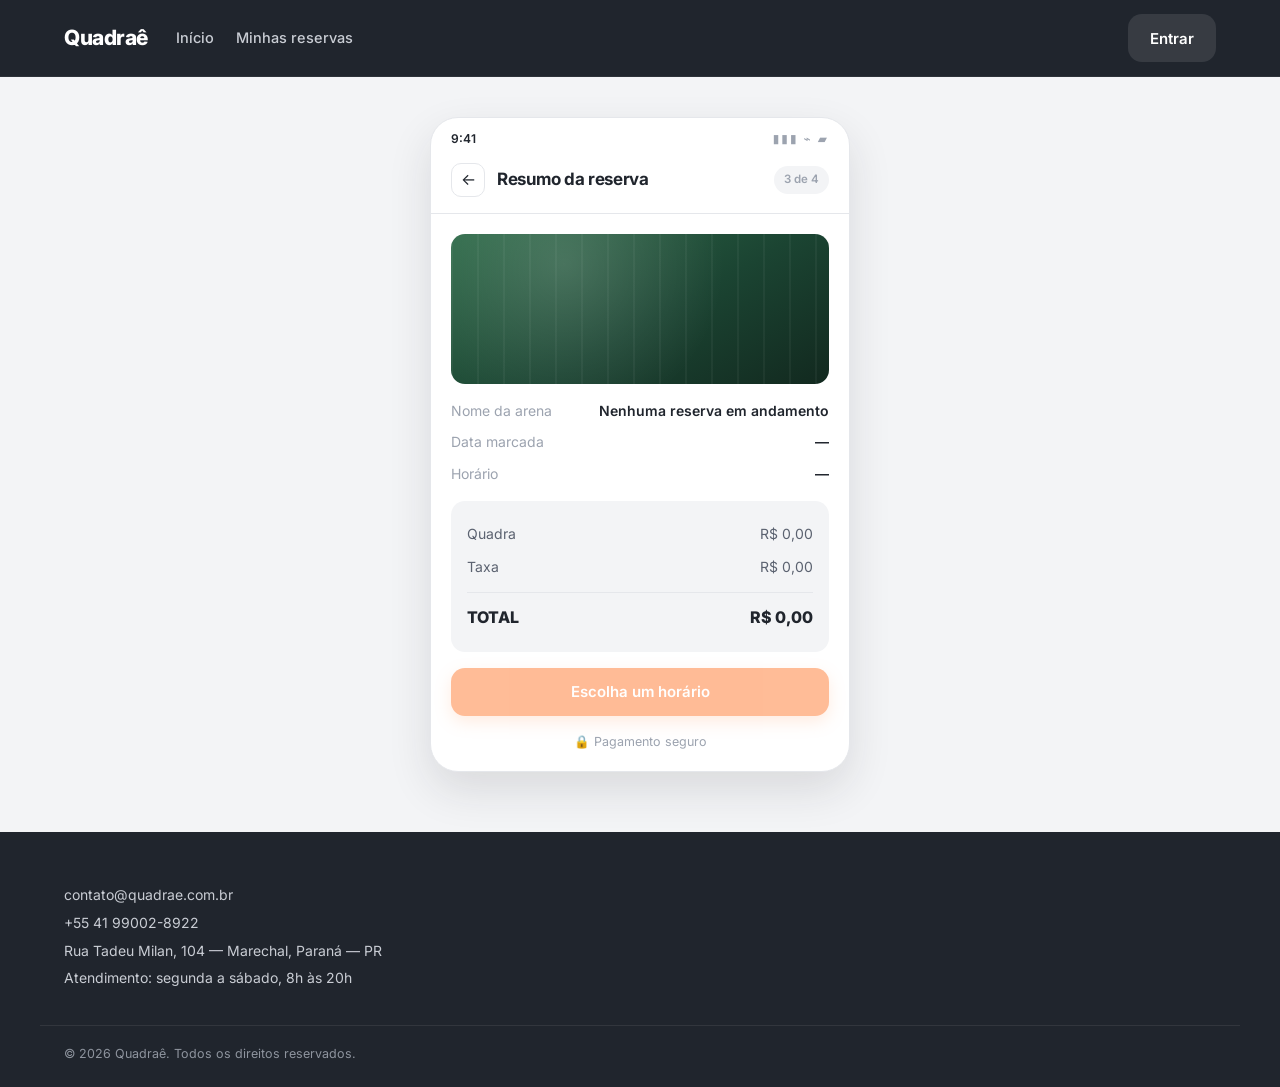
==== index2.html @ d602b216 "Projeto Quadraê" ====
<!DOCTYPE html>
<html lang="pt-BR">
<head>
<meta charset="UTF-8">
<meta name="viewport" content="width=device-width, initial-scale=1">
<title>Quadraê — Resumo da reserva</title>
<link rel="preconnect" href="https://fonts.googleapis.com">
<link rel="preconnect" href="https://fonts.gstatic.com" crossorigin>
<link href="https://fonts.googleapis.com/css2?family=Inter:wght@400;500;600;700;800&display=swap" rel="stylesheet">
<link rel="stylesheet" href="css/style.css">
</head>
<body data-page="resumo">

<header class="site-header">
  <div class="container header-inner">
    <a href="index.html" class="logo">
      <span class="logo-text">Quadraê</span>
    </a>
    <nav class="main-nav" id="mainNav">
      <a href="index.html">Início</a>
      <a href="reservas.html">Minhas reservas</a>
    </nav>
    <div class="header-actions" id="headerActions"></div>
  </div>
</header>

<main class="screen-mobile">
  <div class="phone">
    <div class="phone-status">
      <span>9:41</span>
      <span class="phone-status-icons">▮▮▮ ⌁ ▰</span>
    </div>

    <div class="phone-header">
      <a href="index1.html" class="icon-btn" aria-label="Voltar">←</a>
      <h1>Resumo da reserva</h1>
      <span class="step-pill">3 de 4</span>
    </div>

    <div class="phone-body">
      <div class="photo photo-resumo" role="img" aria-label="Foto da arena"></div>

      <div class="resumo-info">
        <div class="resumo-row">
          <span class="muted">Nome da arena</span>
          <strong id="resumoArena">—</strong>
        </div>
        <div class="resumo-row">
          <span class="muted">Data marcada</span>
          <strong id="resumoData">—</strong>
        </div>
        <div class="resumo-row">
          <span class="muted">Horário</span>
          <strong id="resumoHora">—</strong>
        </div>
      </div>

      <div class="price-table">
        <div class="price-row">
          <span>Quadra</span>
          <span id="resumoPreco">R$ 0,00</span>
        </div>
        <div class="price-row">
          <span>Taxa</span>
          <span>R$ 0,00</span>
        </div>
        <div class="price-row price-total">
          <span>TOTAL</span>
          <span id="resumoTotal">R$ 0,00</span>
        </div>
      </div>

      <button class="btn btn-primary btn-block" id="btnConfirmar" type="button">Confirmar reserva</button>
      <p class="secure-note">🔒 Pagamento seguro</p>
    </div>
  </div>
</main>

<footer class="site-footer">
  <div class="container footer-contact">
    <p>contato@quadrae.com.br</p>
    <p>+55 41 99002-8922</p>
    <p>Rua Tadeu Milan, 104 — Marechal, Paraná — PR</p>
    <p>Atendimento: segunda a sábado, 8h às 20h</p>
  </div>
  <div class="container footer-bottom">
    <span>© 2026 Quadraê. Todos os direitos reservados.</span>
  </div>
</footer>

<div class="modal" id="modal-auth" aria-hidden="true">
  <div class="modal-card">
    <button class="modal-close" data-close aria-label="Fechar">×</button>
    <div class="auth-tabs">
      <button class="auth-tab is-active" data-auth-tab="login" type="button">Entrar</button>
      <button class="auth-tab" data-auth-tab="signup" type="button">Criar conta</button>
    </div>
    <form id="formLogin" class="auth-form">
      <label class="input-label" for="loginEmail">E-mail</label>
      <input type="email" class="input" id="loginEmail" placeholder="voce@email.com" required>
      <label class="input-label" for="loginSenha">Senha</label>
      <input type="password" class="input" id="loginSenha" placeholder="••••••••" required>
      <p class="form-error" id="loginError" hidden></p>
      <button class="btn btn-primary btn-block" type="submit">Entrar</button>
    </form>
    <form id="formSignup" class="auth-form" hidden>
      <label class="input-label" for="signupNome">Nome completo</label>
      <input type="text" class="input" id="signupNome" placeholder="Seu nome" required>
      <label class="input-label" for="signupEmail">E-mail</label>
      <input type="email" class="input" id="signupEmail" placeholder="voce@email.com" required>
      <label class="input-label" for="signupTelefone">Telefone / WhatsApp</label>
      <input type="tel" class="input" id="signupTelefone" placeholder="(11) 90000-0000" required>
      <label class="input-label" for="signupSenha">Senha (mín. 6 caracteres)</label>
      <input type="password" class="input" id="signupSenha" placeholder="••••••••" required>
      <p class="form-error" id="signupError" hidden></p>
      <button class="btn btn-primary btn-block" type="submit">Criar conta</button>
    </form>
  </div>
</div>

<div class="toast" id="toast"></div>

<script src="jss/script.js"></script>
</body>
</html>
---- css/style.css ----
:root{
    --grafite:#20252D;
    --laranja:#FF7A30;
    --laranja-600:#F06A1F;
    --laranja-soft:#FFF1E8;
    --branco:#FFFFFF;
    --cinza-fundo:#F3F4F6;
    --cinza-medio:#9CA3AF;
    --cinza-linha:#E5E7EB;
    --verde:#22C55E;
    --verde-soft:#E9FBF0;
    --vermelho:#DC2626;
    --vermelho-soft:#FEF2F2;
    --r-sm:10px; --r-md:14px; --r-lg:20px; --r-xl:28px;
    --shadow-sm:0 1px 2px rgba(32,37,45,.06);
    --shadow-md:0 6px 20px rgba(32,37,45,.08);
    --shadow-lg:0 18px 44px rgba(32,37,45,.12);
    --max:1200px;
  }
  *{box-sizing:border-box;margin:0;padding:0}
  html{scroll-behavior:smooth}
  body{font-family:'Inter',system-ui,-apple-system,sans-serif;background:var(--cinza-fundo);color:var(--grafite);line-height:1.55;-webkit-font-smoothing:antialiased}
  img{max-width:100%;display:block}
  a{color:inherit;text-decoration:none}
  button{font-family:inherit;cursor:pointer;border:0;background:none}
  .container{width:100%;max-width:var(--max);margin:0 auto;padding:0 24px}
  .muted{color:var(--cinza-medio)}
  [hidden]{display:none !important}
  
  .btn{display:inline-flex;align-items:center;justify-content:center;gap:8px;height:48px;padding:0 22px;border-radius:var(--r-md);font-weight:600;font-size:15px;transition:.18s ease;white-space:nowrap}
  .btn-primary{background:var(--laranja);color:#fff;box-shadow:0 6px 16px rgba(255,122,48,.28)}
  .btn-primary:hover{background:var(--laranja-600);transform:translateY(-1px)}
  .btn-outline{border:1.5px solid var(--cinza-linha);background:#fff;color:var(--grafite)}
  .btn-outline:hover{border-color:var(--grafite)}
  .btn-ghost{color:#fff;background:rgba(255,255,255,.10)}
  .btn-ghost:hover{background:rgba(255,255,255,.18)}
  .btn-danger{background:var(--vermelho-soft);color:var(--vermelho);border:1.5px solid #FECACA}
  .btn-danger:hover{background:#FEE2E2}
  .btn-block{width:100%}
  .btn-sm{height:38px;padding:0 14px;font-size:13px;border-radius:var(--r-sm)}
  .btn:disabled{opacity:.5;cursor:not-allowed;transform:none}
  
  .site-header{position:sticky;top:0;z-index:50;background:var(--grafite);border-bottom:1px solid rgba(255,255,255,.06)}
  .header-inner{display:flex;align-items:center;gap:28px;height:76px}
  .logo{display:inline-flex;align-items:center;color:#fff;text-decoration:none;transition:.18s}
  .logo:hover{transform:translateY(-1px)}
  .logo-text{font-size:21px;font-weight:800;letter-spacing:-.5px}
  .main-nav{display:flex;gap:22px}
  .main-nav a{color:#C9CDD4;font-size:14.5px;font-weight:500;transition:.15s}
  .main-nav a:hover,.main-nav a.is-active{color:#fff}
  .header-actions{margin-left:auto;display:flex;align-items:center;gap:10px}
  .user-chip{display:flex;align-items:center;gap:10px;background:rgba(255,255,255,.08);border-radius:999px;padding:5px 14px 5px 5px;color:#fff;font-size:13.5px;font-weight:600}
  .avatar{width:32px;height:32px;border-radius:50%;background:var(--laranja);color:#fff;font-weight:700;font-size:14px;display:grid;place-items:center}
  
  .hero{background:#fff;padding:56px 0 44px}
  .hero-grid{display:grid;grid-template-columns:1.05fr .95fr;gap:48px;align-items:center}
  .eyebrow{display:inline-block;font-size:12.5px;font-weight:600;letter-spacing:.6px;text-transform:uppercase;color:var(--laranja);background:var(--laranja-soft);padding:6px 12px;border-radius:999px;margin-bottom:18px}
  .hero h1{font-size:46px;line-height:1.1;letter-spacing:-1.4px;font-weight:800}
  .hero h1 em{font-style:normal;color:var(--laranja)}
  .hero-sub{margin-top:16px;font-size:16.5px;color:#5B6270;max-width:520px}
  .hero-note{margin-top:14px;font-size:13.5px;color:var(--cinza-medio)}
  
  .search-bar{margin-top:26px;display:grid;grid-template-columns:1.1fr .9fr .8fr 1.1fr auto;gap:8px;align-items:end;background:#fff;border:1px solid var(--cinza-linha);border-radius:var(--r-lg);padding:10px;box-shadow:var(--shadow-md)}
  .field{display:flex;flex-direction:column;gap:4px;padding:6px 10px;border-radius:var(--r-sm)}
  .field:focus-within{background:var(--cinza-fundo)}
  .field label{font-size:11px;font-weight:600;text-transform:uppercase;letter-spacing:.5px;color:var(--cinza-medio)}
  .field input,.field select{border:0;background:transparent;font-family:inherit;font-size:14.5px;font-weight:600;color:var(--grafite);outline:none;width:100%}
  .search-bar .btn{height:52px}
  
  .hero-media{position:relative}
  .photo{background:radial-gradient(circle at 30% 20%, rgba(255,255,255,.16), transparent 55%),repeating-linear-gradient(90deg, rgba(255,255,255,.045) 0 2px, transparent 2px 26px),linear-gradient(150deg,#2F6B4A,#1B4432 55%,#12291F);border-radius:var(--r-lg)}
  .photo-hero{height:380px;border-radius:var(--r-xl);box-shadow:var(--shadow-lg);background-image:url("../img/fut/ftu4.jpg");background-size:cover;background-position:center}
  .hero-badge{position:absolute;left:-18px;bottom:26px;display:flex;align-items:center;gap:12px;background:#fff;border-radius:var(--r-md);padding:12px 18px;box-shadow:var(--shadow-lg)}
  .hero-badge strong{display:block;font-size:14.5px}
  .hero-badge small{color:var(--cinza-medio);font-size:12.5px}
  .dot-live{width:10px;height:10px;border-radius:50%;background:var(--verde);box-shadow:0 0 0 4px var(--verde-soft)}
  
  .stats{background:#fff;padding-bottom:52px}
  .stats-grid{display:grid;grid-template-columns:repeat(4,1fr);gap:16px}
  .stat-card{background:var(--cinza-fundo);border-radius:var(--r-md);padding:20px;display:flex;flex-direction:column;gap:2px}
  .stat-icon{font-size:18px;margin-bottom:6px}
  .stat-card strong{font-size:22px;letter-spacing:-.6px}
  .stat-card span:last-child{font-size:13px;color:var(--cinza-medio)}
  
  .section{padding:56px 0}
  .section-alt{background:#fff}
  .section-head{display:flex;align-items:flex-end;justify-content:space-between;gap:20px;margin-bottom:26px}
  .section-head h2,.page-title{font-size:28px;letter-spacing:-.8px}
  .section-sub{color:var(--cinza-medio);font-size:14px;margin-top:4px}
  .link-arrow{font-weight:600;font-size:14.5px;transition:.15s}
  .link-arrow:hover{color:var(--laranja)}
  
  .court-grid{display:grid;grid-template-columns:repeat(3,1fr);gap:20px}
  .court-card{background:#fff;border-radius:var(--r-lg);overflow:hidden;border:1px solid var(--cinza-linha);box-shadow:var(--shadow-sm);display:flex;flex-direction:column;transition:.2s ease}
  .court-card:hover{transform:translateY(-3px);box-shadow:var(--shadow-md)}
  .court-photo{height:150px;border-radius:0;background-size:cover;background-position:center;background-repeat:no-repeat}
  .court-body{padding:16px 18px 18px;display:flex;flex-direction:column;gap:10px;flex:1}
  .court-top{display:flex;justify-content:space-between;align-items:flex-start;gap:10px}
  .court-name{font-size:16px;font-weight:700;letter-spacing:-.3px}
  .court-addr{font-size:12.5px;color:var(--cinza-medio);margin-top:2px}
  .badge{font-size:11.5px;font-weight:600;padding:4px 9px;border-radius:999px}
  .badge-ok{background:var(--verde-soft);color:#15803D}
  .badge-off{background:var(--cinza-fundo);color:var(--cinza-medio)}
  
  .time-chips{display:flex;gap:6px;flex-wrap:wrap}
  .time-chip{font-size:12.5px;font-weight:600;padding:7px 11px;border-radius:8px;border:1.5px solid var(--cinza-linha);color:var(--grafite);background:#fff;transition:.15s}
  .time-chip:hover:not(:disabled){border-color:var(--laranja);color:var(--laranja)}
  .time-chip.is-selected{background:var(--laranja);border-color:var(--laranja);color:#fff}
  .time-chip.is-busy{color:var(--cinza-medio);text-decoration:line-through;background:var(--cinza-fundo);cursor:not-allowed;border-color:transparent}
  
  .court-foot{display:flex;align-items:center;justify-content:space-between;margin-top:auto;padding-top:6px}
  .court-price{font-size:17px;font-weight:800;letter-spacing:-.4px}
  .court-price small{font-size:12px;font-weight:500;color:var(--cinza-medio)}
  
  .slots-card{background:var(--cinza-fundo);border-radius:var(--r-lg);padding:8px}
  .slot-row{display:grid;grid-template-columns:1.4fr 1fr .8fr auto;gap:16px;align-items:center;background:#fff;border-radius:var(--r-md);padding:16px 20px;margin-bottom:8px}
  .slot-row:last-child{margin-bottom:0}
  .slot-court{font-weight:700;font-size:15px}
  .slot-when{font-size:13.5px;color:var(--cinza-medio)}
  .slot-price{font-weight:700;font-size:15px}
  
  .empty-state{background:#fff;border:1.5px dashed var(--cinza-linha);border-radius:var(--r-lg);padding:44px 24px;text-align:center;display:flex;flex-direction:column;gap:8px;align-items:center}
  .empty-state .btn{margin-top:10px}
  
  .screen{padding:32px 0 64px}
  .breadcrumb{display:flex;gap:8px;align-items:center;font-size:13px;color:var(--cinza-medio);margin-bottom:22px}
  .breadcrumb strong{color:var(--grafite)}
  .detail-grid{display:grid;grid-template-columns:1.55fr .95fr;gap:32px;align-items:start}
  
  .gallery{display:grid;gap:10px}
  .photo-main{height:320px;border-radius:var(--r-lg);background-size:cover;background-position:center;background-repeat:no-repeat}
  .gallery-thumbs{display:grid;grid-template-columns:repeat(3,1fr);gap:10px}
  .photo-thumb{height:92px;border-radius:var(--r-sm);filter:brightness(.92);background-size:cover;background-position:center;background-repeat:no-repeat}
  
  .detail-title{font-size:32px;letter-spacing:-1px;margin:22px 0 8px}
  .detail-meta{display:flex;gap:14px;align-items:center;flex-wrap:wrap;font-size:13.5px}
  
  .info-row{display:grid;grid-template-columns:repeat(3,1fr);gap:12px;margin:22px 0}
  .info-card{background:#fff;border:1px solid var(--cinza-linha);border-radius:var(--r-md);padding:14px 16px;display:flex;align-items:center;gap:12px}
  .info-icon{font-size:18px}
  .info-card strong{display:block;font-size:14.5px}
  .info-card small{color:var(--cinza-medio);font-size:12px}
  
  .card{background:#fff;border:1px solid var(--cinza-linha);border-radius:var(--r-lg);padding:24px;margin-bottom:16px}
  .card-title{font-size:18px;letter-spacing:-.4px;margin-bottom:12px}
  .card p{margin-bottom:10px;font-size:14.5px}
  .chips{display:flex;flex-wrap:wrap;gap:8px;margin-top:14px}
  .chip{font-size:12.5px;font-weight:600;padding:7px 12px;border-radius:999px;background:var(--cinza-fundo);color:#5B6270}
  .chip-ok{background:var(--verde-soft);color:#15803D}
  
  .booking-card{position:sticky;top:96px;background:#fff;border:1px solid var(--cinza-linha);border-radius:var(--r-lg);padding:24px;box-shadow:var(--shadow-md)}
  .price-block{display:flex;align-items:baseline;gap:6px;flex-wrap:wrap;margin-bottom:18px}
  .price{font-size:30px;font-weight:800;letter-spacing:-1px}
  .price-unit{color:var(--cinza-medio);font-size:14px}
  .price-block .badge{margin-left:auto}
  
  .day-strip{display:grid;grid-template-columns:repeat(7,1fr);gap:6px;margin-bottom:20px}
  .day{border:1.5px solid var(--cinza-linha);border-radius:10px;padding:8px 0;text-align:center;font-size:11.5px;font-weight:600;color:var(--cinza-medio);transition:.15s;background:#fff}
  .day strong{display:block;font-size:14px;color:var(--grafite);margin-top:2px}
  .day:hover{border-color:var(--laranja)}
  .day.is-active{background:var(--laranja);border-color:var(--laranja);color:#fff}
  .day.is-active strong{color:#fff}
  
  .label-sm{font-size:12px;font-weight:700;text-transform:uppercase;letter-spacing:.6px;color:var(--cinza-medio);margin-bottom:10px}
  .time-grid{display:grid;grid-template-columns:repeat(3,1fr);gap:8px}
  .slot{border:1.5px solid var(--cinza-linha);border-radius:10px;padding:11px 0;font-size:13.5px;font-weight:600;text-align:center;background:#fff;transition:.15s}
  .slot:hover:not(:disabled){border-color:var(--laranja);color:var(--laranja)}
  .slot.is-selected{background:var(--laranja);border-color:var(--laranja);color:#fff}
  .slot.is-busy{background:var(--cinza-fundo);color:var(--cinza-medio);text-decoration:line-through;border-color:transparent;cursor:not-allowed}
  
  .legend{display:flex;gap:14px;margin:16px 0 18px;font-size:12px;color:var(--cinza-medio)}
  .legend span{display:inline-flex;align-items:center;gap:6px}
  .sw{width:12px;height:12px;border-radius:4px;display:inline-block}
  .sw-free{background:#fff;border:1.5px solid var(--cinza-linha)}
  .sw-sel{background:var(--laranja)}
  .sw-busy{background:var(--cinza-fundo);border:1.5px solid var(--cinza-linha)}
  
  .trust-list{list-style:none;margin-top:16px;display:grid;gap:8px}
  .trust-list li{font-size:13px;color:#15803D;font-weight:500}
  
  .screen-mobile{display:flex;justify-content:center;padding:40px 16px}
  .phone{width:100%;max-width:420px;background:#fff;border-radius:var(--r-xl);border:1px solid var(--cinza-linha);box-shadow:var(--shadow-lg);overflow:hidden}
  .phone-status{display:flex;justify-content:space-between;align-items:center;padding:12px 20px 4px;font-size:12px;font-weight:600}
  .phone-status-icons{letter-spacing:2px;color:var(--cinza-medio)}
  .phone-header{display:flex;align-items:center;gap:12px;padding:10px 20px 16px;border-bottom:1px solid var(--cinza-linha)}
  .phone-header h1{font-size:17px;letter-spacing:-.3px;flex:1}
  .icon-btn{width:34px;height:34px;border-radius:10px;border:1px solid var(--cinza-linha);display:grid;place-items:center;font-size:16px;color:var(--grafite)}
  .step-pill{font-size:11.5px;font-weight:600;color:var(--cinza-medio);background:var(--cinza-fundo);padding:5px 10px;border-radius:999px}
  .phone-body{padding:20px;display:flex;flex-direction:column;gap:16px}
  .phone-body-center{align-items:center;text-align:center}
  
  .photo-resumo{height:150px;border-radius:var(--r-md);background-size:cover;background-position:center;background-repeat:no-repeat;object-fit:cover}
  .resumo-info{display:grid;gap:10px}
  .resumo-row{display:flex;justify-content:space-between;align-items:center;font-size:14px;gap:12px}
  .resumo-row strong{font-weight:600;text-align:right}
  
  .price-table{background:var(--cinza-fundo);border-radius:var(--r-md);padding:16px}
  .price-row{display:flex;justify-content:space-between;font-size:14px;padding:6px 0;color:#5B6270}
  .price-total{border-top:1px solid var(--cinza-linha);margin-top:8px;padding-top:12px;font-weight:800;font-size:16px;color:var(--grafite)}
  .secure-note{text-align:center;font-size:12.5px;color:var(--cinza-medio)}
  
  .pix-instruction{font-size:14.5px;color:#5B6270;max-width:300px}
  .qr-box{width:220px;height:220px;border-radius:var(--r-md);border:1px solid var(--cinza-linha);padding:10px;background:#fff;box-shadow:var(--shadow-sm);display:grid;place-items:center}
  .qr-img{width:100%;height:100%;object-fit:contain;display:block}
  .pix-code{width:100%;display:flex;gap:8px;align-items:center;background:var(--cinza-fundo);border-radius:var(--r-md);padding:10px 12px}
  .pix-code code{font-family:ui-monospace,SFMono-Regular,Menlo,monospace;font-size:11.5px;color:#5B6270;overflow:hidden;text-overflow:ellipsis;white-space:nowrap;flex:1}
  .pix-summary{width:100%;display:flex;justify-content:space-between;align-items:center;background:var(--verde-soft);border-radius:var(--r-md);padding:14px 16px}
  .pix-summary strong{font-size:19px;color:#15803D}
  .pix-hint{font-size:12.5px;color:var(--cinza-medio);max-width:300px}
  
  .reservas-lista{display:grid;gap:14px}
  .reserva-card{background:#fff;border:1px solid var(--cinza-linha);border-radius:var(--r-lg);padding:20px;display:grid;grid-template-columns:1fr auto;gap:16px;align-items:center;box-shadow:var(--shadow-sm)}
  .reserva-info strong{font-size:16px;display:block}
  .reserva-meta{font-size:13.5px;color:var(--cinza-medio);margin-top:4px}
  .reserva-actions{display:flex;gap:8px;align-items:center;flex-wrap:wrap;justify-content:flex-end}
  
  .site-footer{background:var(--grafite);color:#C9CDD4;padding:52px 0 24px;margin-top:20px}
  .footer-contact{display:flex;flex-direction:column;gap:6px;font-size:14px}
  .footer-bottom{border-top:1px solid rgba(255,255,255,.08);margin-top:36px;padding-top:18px;font-size:12.5px;color:#8E949E}
  
  .modal{position:fixed;inset:0;z-index:100;display:none;align-items:center;justify-content:center;padding:20px;background:rgba(32,37,45,.55);backdrop-filter:blur(3px)}
  .modal.is-open{display:flex}
  .modal-card{position:relative;background:#fff;border-radius:var(--r-lg);padding:28px;width:100%;max-width:400px;box-shadow:var(--shadow-lg);max-height:90vh;overflow-y:auto}
  .modal-close{position:absolute;top:14px;right:16px;font-size:24px;line-height:1;color:var(--cinza-medio)}
  .auth-tabs{display:grid;grid-template-columns:1fr 1fr;gap:6px;background:var(--cinza-fundo);padding:5px;border-radius:var(--r-md);margin-bottom:20px}
  .auth-tab{height:38px;border-radius:var(--r-sm);font-weight:600;font-size:14px;color:var(--cinza-medio);transition:.15s}
  .auth-tab.is-active{background:#fff;color:var(--grafite);box-shadow:var(--shadow-sm)}
  .input-label{display:block;font-size:12.5px;font-weight:600;margin:12px 0 6px;color:#5B6270}
  .input{width:100%;height:46px;border:1.5px solid var(--cinza-linha);border-radius:var(--r-sm);padding:0 14px;font-family:inherit;font-size:14.5px;outline:none;transition:.15s}
  .input:focus{border-color:var(--laranja)}
  .auth-form .btn{margin-top:20px}
  .form-error{background:var(--vermelho-soft);color:var(--vermelho);font-size:13px;padding:10px 12px;border-radius:var(--r-sm);margin-top:12px}
  
  .toast{position:fixed;left:50%;bottom:28px;transform:translate(-50%,20px);background:var(--grafite);color:#fff;padding:13px 22px;border-radius:var(--r-md);font-size:14px;font-weight:500;opacity:0;pointer-events:none;transition:.25s;z-index:200;box-shadow:var(--shadow-lg);max-width:90vw;text-align:center}
  .toast.is-visible{opacity:1;transform:translate(-50%,0)}
  
  @media (max-width:1024px){
    .hero-grid,.detail-grid{grid-template-columns:1fr}
    .court-grid{grid-template-columns:repeat(2,1fr)}
    .stats-grid{grid-template-columns:repeat(2,1fr)}
    .booking-card{position:static}
    .search-bar{grid-template-columns:1fr 1fr}
    .search-bar .btn{grid-column:1/-1}
  }
  @media (max-width:720px){
    .main-nav{display:none}
    .hero h1{font-size:34px}
    .court-grid{grid-template-columns:1fr}
    .search-bar{grid-template-columns:1fr}
    .slot-row{grid-template-columns:1fr auto;gap:8px}
    .info-row{grid-template-columns:1fr}
    .logo-text{font-size:19px}
    .reserva-card{grid-template-columns:1fr}
    .reserva-actions{justify-content:flex-start}
  }
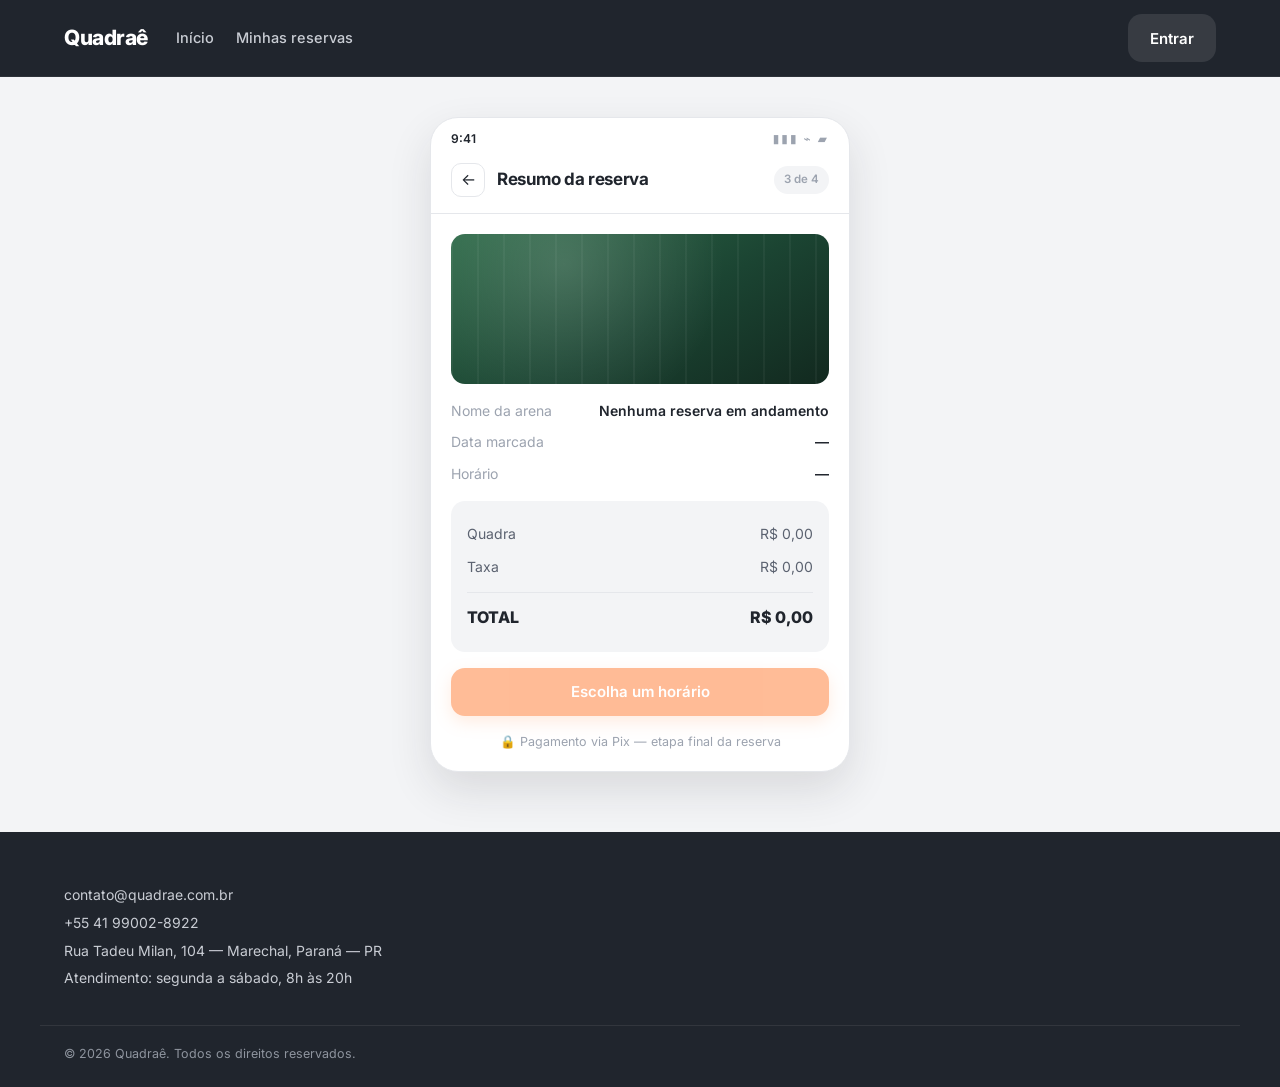
==== commit 9f57ffc4: "Atualiza tela de pagamento Pix" ====
--- a/index2.html
+++ b/index2.html
@@ -70,8 +70,10 @@
         </div>
       </div>
 
-      <button class="btn btn-primary btn-block" id="btnConfirmar" type="button">Confirmar reserva</button>
-      <p class="secure-note">🔒 Pagamento seguro</p>
+        <button class="btn btn-primary btn-block" id="btnConfirmar" type="button">
+            Ir para pagamento
+        </button>
+        <p class="secure-note">🔒 Pagamento via Pix — etapa final da reserva</p>
     </div>
   </div>
 </main>
